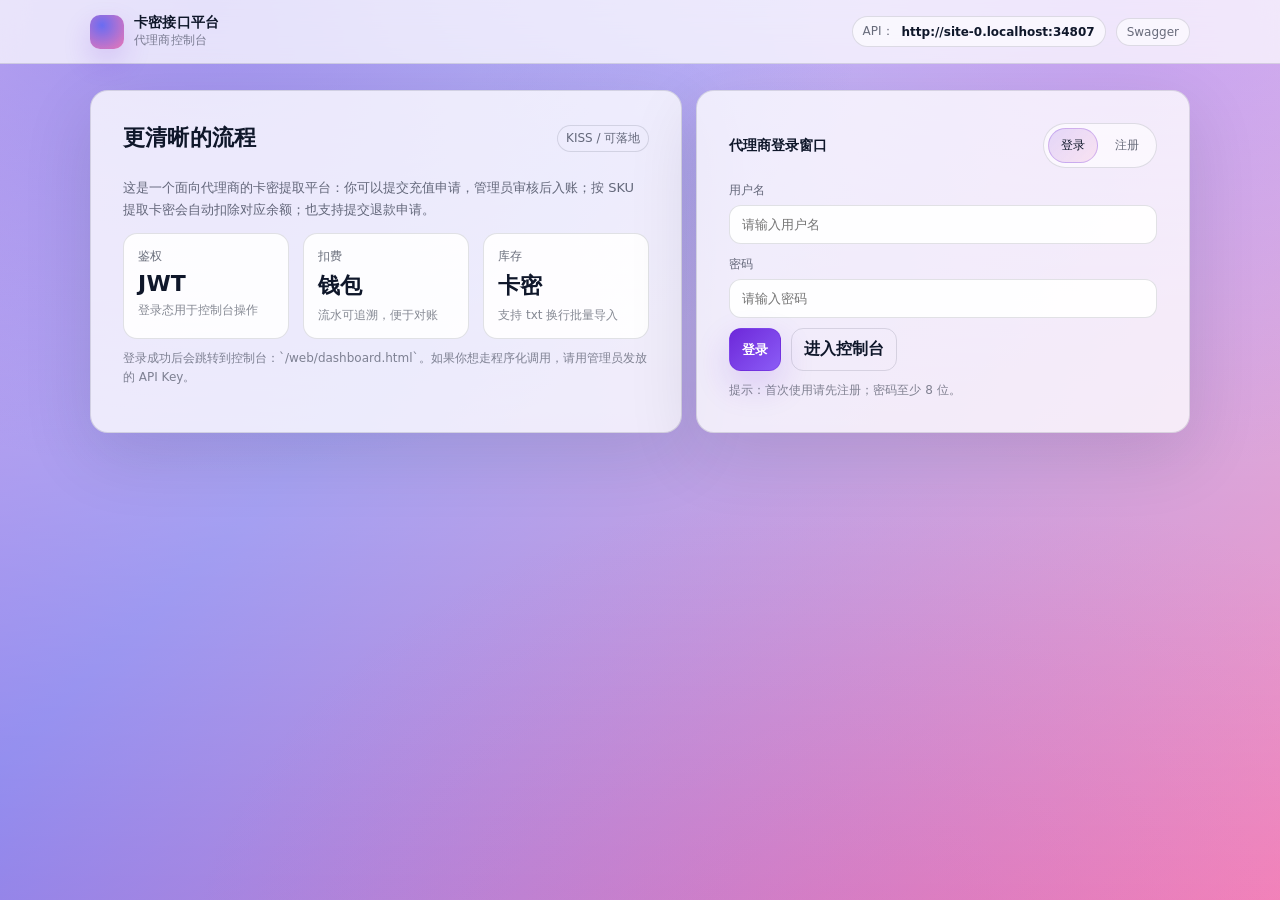
==== web/index.html @ baf1a15b "first commit" ====
<!doctype html>
<html lang="zh-CN">
  <head>
    <meta charset="utf-8" />
    <meta name="viewport" content="width=device-width, initial-scale=1" />
    <title>代理商登录窗口</title>
    <link rel="stylesheet" href="/web/assets/styles.css" />
  </head>
  <body>
    <div class="topbar">
      <div class="container">
        <div class="brand">
          <div class="logo" aria-hidden="true"></div>
          <div>
            <h1>卡密接口平台</h1>
            <div class="muted-2" style="font-size: 12px">代理商控制台</div>
          </div>
        </div>
        <div class="row">
          <span class="pill">API：<strong id="baseUrl"></strong></span>
          <a class="pill" href="/docs" target="_blank" rel="noreferrer">Swagger</a>
        </div>
      </div>
    </div>

    <main class="hero">
      <div class="container">
        <div class="wrap">
          <section class="card left">
            <div class="hd">
              <h2>更清晰的流程</h2>
              <span class="badge">KISS / 可落地</span>
            </div>
            <div class="bd">
              <p>
                这是一个面向代理商的卡密提取平台：你可以提交充值申请，管理员审核后入账；按 SKU
                提取卡密会自动扣除对应余额；也支持提交退款申请。
              </p>
              <div class="grid cols-3" style="margin-top: 12px">
                <div class="card inner">
                  <div class="bd stat">
                    <div class="k">鉴权</div>
                    <div class="v">JWT</div>
                    <div class="muted-2" style="font-size: 12px">登录态用于控制台操作</div>
                  </div>
                </div>
                <div class="card inner">
                  <div class="bd stat">
                    <div class="k">扣费</div>
                    <div class="v">钱包</div>
                    <div class="muted-2" style="font-size: 12px">流水可追溯，便于对账</div>
                  </div>
                </div>
                <div class="card inner">
                  <div class="bd stat">
                    <div class="k">库存</div>
                    <div class="v">卡密</div>
                    <div class="muted-2" style="font-size: 12px">支持 txt 换行批量导入</div>
                  </div>
                </div>
              </div>

              <div class="hint">
                登录成功后会跳转到控制台：`/web/dashboard.html`。如果你想走程序化调用，请用管理员发放的 API Key。
              </div>
            </div>
          </section>

          <section class="card right">
            <div class="hd">
              <h2>代理商登录窗口</h2>
              <div class="tabs" role="tablist" aria-label="登录注册切换">
                <button class="tab active" type="button" role="tab" data-tab="login">登录</button>
                <button class="tab" type="button" role="tab" data-tab="register">注册</button>
              </div>
            </div>
            <div class="bd">
              <div id="panel-login">
                <div class="grid" style="gap: 12px">
                  <div class="field">
                    <label>用户名</label>
                    <input class="input" id="loginUsername" placeholder="请输入用户名" autocomplete="username" />
                  </div>
                  <div class="field">
                    <label>密码</label>
                    <input
                      class="input"
                      id="loginPassword"
                      type="password"
                      placeholder="请输入密码"
                      autocomplete="current-password"
                    />
                  </div>
                </div>
                <div class="form-actions">
                  <button class="btn primary" id="loginBtn" type="button">登录</button>
                  <a class="btn ghost" href="/web/dashboard.html" title="已登录可直达">进入控制台</a>
                </div>
                <div class="hint">提示：首次使用请先注册；密码至少 8 位。</div>
              </div>

              <div id="panel-register" class="hidden">
                <div class="grid" style="gap: 12px">
                  <div class="field">
                    <label>用户名</label>
                    <input class="input" id="regUsername" placeholder="3-64 位" autocomplete="username" />
                  </div>
                  <div class="field">
                    <label>密码</label>
                    <input class="input" id="regPassword" type="password" placeholder="至少 8 位" autocomplete="new-password" />
                  </div>
                </div>
                <div class="form-actions">
                  <button class="btn primary" id="registerBtn" type="button">注册</button>
                  <button class="btn" id="switchToLoginBtn" type="button">已有账号</button>
                </div>
                <div class="hint">注册成功后会自动登录并跳转到控制台。</div>
              </div>
            </div>
          </section>
        </div>
      </div>
    </main>

    <div id="toast-root" class="toast-root"></div>
    <script src="/web/assets/shared.js"></script>
    <script src="/web/assets/login.js"></script>
    <script>
      document.getElementById("baseUrl").textContent = location.origin;
    </script>
  </body>
</html>
---- web/assets/styles.css ----
:root {
  color-scheme: light;
  --bg0: #f8f9ff;
  --bg1: #f1f4ff;
  --panel: rgba(255, 255, 255, 0.78);
  --panel-2: rgba(255, 255, 255, 0.9);
  --surface: rgba(255, 255, 255, 0.62);
  --surface-2: rgba(255, 255, 255, 0.78);
  --border: rgba(15, 23, 42, 0.12);
  --text: #0f172a;
  --muted: rgba(15, 23, 42, 0.62);
  --muted-2: rgba(15, 23, 42, 0.5);
  --primary: #6d28d9;
  --primary-2: #8b5cf6;
  --primary-contrast: #ffffff;
  --danger: #ef4444;
  --success: #16a34a;
  --warning: #f59e0b;
  --focus: rgba(109, 40, 217, 0.45);
  --shadow: 0 22px 70px rgba(15, 23, 42, 0.12);
  --shadow-2: 0 12px 30px rgba(15, 23, 42, 0.12);
  --radius: 18px;
  --radius-sm: 14px;
  --radius-xs: 12px;
  --topbar-bg: rgba(255, 255, 255, 0.72);
  --input-bg: rgba(255, 255, 255, 0.92);
  --code-bg: rgba(248, 250, 252, 0.92);
  --toast-bg: rgba(255, 255, 255, 0.92);
  --font: ui-sans-serif, system-ui, -apple-system, Segoe UI, Roboto, Helvetica, Arial, "PingFang SC",
    "Hiragino Sans GB", "Microsoft YaHei", "Noto Sans CJK SC", sans-serif;
  --mono: ui-monospace, SFMono-Regular, Menlo, Monaco, Consolas, "Liberation Mono", "Courier New", monospace;

  /* 供应商品牌色 */
  --codex-color: #8b5cf6;
  --codex-bg: linear-gradient(135deg, #8b5cf6 0%, #a78bfa 100%);
  --gemini-color: #3b82f6;
  --gemini-bg: linear-gradient(135deg, #3b82f6 0%, #60a5fa 100%);
  --claude-color: #f97316;
  --claude-bg: linear-gradient(135deg, #f97316 0%, #fb923c 100%);
}

html[data-theme="dark"] {
  color-scheme: dark;
  --bg0: #070a12;
  --bg1: #0a1022;
  --panel: rgba(255, 255, 255, 0.06);
  --panel-2: rgba(255, 255, 255, 0.08);
  --surface: rgba(255, 255, 255, 0.04);
  --surface-2: rgba(255, 255, 255, 0.06);
  --border: rgba(148, 163, 184, 0.18);
  --text: #e5e7eb;
  --muted: rgba(226, 232, 240, 0.72);
  --muted-2: rgba(226, 232, 240, 0.56);
  --primary: #38bdf8;
  --primary-2: #7dd3fc;
  --primary-contrast: #081018;
  --danger: #fb7185;
  --success: #22c55e;
  --warning: #fbbf24;
  --focus: rgba(56, 189, 248, 0.55);
  --shadow: 0 16px 50px rgba(0, 0, 0, 0.45);
  --shadow-2: 0 10px 30px rgba(0, 0, 0, 0.35);
  --topbar-bg: rgba(7, 10, 18, 0.55);
  --input-bg: rgba(7, 10, 18, 0.35);
  --code-bg: rgba(7, 10, 18, 0.35);
  --toast-bg: rgba(7, 10, 18, 0.82);
}

* {
  box-sizing: border-box;
}

html,
body {
  height: 100%;
}

body {
  margin: 0;
  font-family: var(--font);
  color: var(--text);
  background: radial-gradient(1200px 860px at 16% 0%, rgba(79, 70, 229, 0.34) 0%, rgba(255, 255, 255, 0) 55%),
    radial-gradient(1200px 860px at 88% 0%, rgba(168, 85, 247, 0.28) 0%, rgba(255, 255, 255, 0) 55%),
    radial-gradient(1200px 860px at 70% 110%, rgba(236, 72, 153, 0.18) 0%, rgba(255, 255, 255, 0) 60%),
    linear-gradient(180deg, rgba(255, 255, 255, 0.68) 0%, rgba(255, 255, 255, 0.34) 100%),
    linear-gradient(135deg, #6d28d9 0%, #4f46e5 35%, #ec4899 100%);
}

html[data-theme="dark"] body {
  background: radial-gradient(1100px 700px at 16% -10%, rgba(56, 189, 248, 0.28) 0%, rgba(7, 10, 18, 0) 55%),
    radial-gradient(1000px 700px at 84% 0%, rgba(251, 113, 133, 0.18) 0%, rgba(7, 10, 18, 0) 55%),
    linear-gradient(180deg, var(--bg1) 0%, var(--bg0) 100%);
}

a {
  color: inherit;
  text-decoration: none;
}

.container {
  width: min(1100px, calc(100% - 32px));
  margin: 0 auto;
}

.topbar {
  position: sticky;
  top: 0;
  z-index: 10;
  backdrop-filter: blur(14px);
  background: var(--topbar-bg);
  border-bottom: 1px solid var(--border);
}

.topbar .container {
  display: flex;
  align-items: center;
  justify-content: space-between;
  padding: 14px 0;
  gap: 12px;
}

.brand {
  display: flex;
  align-items: center;
  gap: 10px;
  letter-spacing: 0.2px;
}

.brand .logo {
  width: 34px;
  height: 34px;
  border-radius: 10px;
  background: radial-gradient(circle at 35% 30%, rgba(99, 102, 241, 0.95), rgba(236, 72, 153, 0.7));
  box-shadow: 0 12px 28px rgba(109, 40, 217, 0.18);
}

.brand h1 {
  font-size: 14px;
  margin: 0;
}

.pill {
  display: inline-flex;
  align-items: center;
  gap: 8px;
  padding: 6px 10px;
  border-radius: 999px;
  border: 1px solid var(--border);
  background: var(--surface);
  color: var(--muted);
  font-size: 12px;
}

.pill strong {
  color: var(--text);
  font-weight: 700;
}

.btn {
  display: inline-flex;
  align-items: center;
  justify-content: center;
  gap: 8px;
  padding: 10px 12px;
  border: 1px solid var(--border);
  border-radius: 12px;
  background: var(--surface);
  color: var(--text);
  cursor: pointer;
  font-weight: 650;
  transition: transform 0.04s ease, border-color 0.15s ease, background 0.15s ease;
  user-select: none;
}

.btn:hover {
  border-color: var(--focus);
  background: var(--surface-2);
}

.btn:active {
  transform: translateY(1px);
}

.btn.primary {
  border-color: rgba(109, 40, 217, 0.28);
  background: linear-gradient(135deg, var(--primary) 0%, var(--primary-2) 100%);
  color: var(--primary-contrast);
  box-shadow: 0 14px 34px rgba(109, 40, 217, 0.18);
}

.btn.primary:hover {
  border-color: rgba(109, 40, 217, 0.4);
  box-shadow: 0 18px 46px rgba(109, 40, 217, 0.22);
}

.btn.danger {
  border-color: rgba(239, 68, 68, 0.32);
  background: linear-gradient(135deg, rgba(239, 68, 68, 0.94) 0%, rgba(251, 113, 133, 0.88) 100%);
  color: #ffffff;
}

.btn.danger:hover {
  border-color: rgba(239, 68, 68, 0.46);
}

.btn.ghost {
  background: transparent;
}

.btn.small {
  padding: 7px 10px;
  border-radius: 10px;
  font-size: 12px;
}

.btn.large {
  padding: 14px 20px;
  font-size: 14px;
}

.card {
  background: var(--panel);
  border: 1px solid var(--border);
  border-radius: var(--radius);
  box-shadow: var(--shadow);
}

.card.inner {
  box-shadow: none;
  border-radius: 14px;
  background: var(--panel-2);
}

.card .hd {
  padding: 14px 14px 0;
  display: flex;
  align-items: center;
  justify-content: space-between;
  gap: 12px;
}

.card .hd h2 {
  font-size: 14px;
  margin: 0;
}

.card .bd {
  padding: 14px;
}

.muted {
  color: var(--muted);
}

.muted-2 {
  color: var(--muted-2);
}

.grid {
  display: grid;
  gap: 14px;
}

.grid.cols-2 {
  grid-template-columns: 1fr;
}

.grid.cols-3 {
  grid-template-columns: 1fr;
}

.grid.cols-4 {
  grid-template-columns: 1fr;
}

@media (min-width: 640px) {
  .grid.cols-4 {
    grid-template-columns: repeat(2, 1fr);
  }
}

@media (min-width: 960px) {
  .grid.cols-2 {
    grid-template-columns: 1fr 1fr;
  }
  .grid.cols-3 {
    grid-template-columns: 1fr 1fr 1fr;
  }
  .grid.cols-4 {
    grid-template-columns: repeat(4, 1fr);
  }
}

.field {
  display: grid;
  gap: 6px;
}

.field label {
  font-size: 12px;
  color: var(--muted);
}

.input,
select,
textarea {
  width: 100%;
  padding: 11px 12px;
  border-radius: 12px;
  border: 1px solid var(--border);
  background: var(--input-bg);
  color: var(--text);
  outline: none;
  transition: border-color 0.15s ease;
}

.input:focus,
select:focus,
textarea:focus {
  border-color: var(--focus);
}

textarea {
  min-height: 92px;
  resize: vertical;
}

.tabs {
  display: inline-flex;
  border: 1px solid var(--border);
  border-radius: 999px;
  padding: 4px;
  gap: 4px;
  background: var(--surface);
}

.tab {
  padding: 8px 12px;
  border-radius: 999px;
  cursor: pointer;
  font-size: 12px;
  color: var(--muted);
  border: 1px solid transparent;
  background: transparent;
}

.tab.active {
  color: var(--text);
  border-color: rgba(109, 40, 217, 0.26);
  background: linear-gradient(135deg, rgba(109, 40, 217, 0.16) 0%, rgba(236, 72, 153, 0.12) 100%);
}

.split {
  display: grid;
  grid-template-columns: 1fr;
  gap: 14px;
}

@media (min-width: 960px) {
  .split {
    grid-template-columns: 300px 1fr;
  }
}

.sidebar {
  padding: 14px;
}

.nav {
  display: grid;
  gap: 8px;
  margin-top: 12px;
}

.nav button {
  width: 100%;
  justify-content: flex-start;
  gap: 10px;
  background: var(--surface);
}

.nav button.active {
  border-color: rgba(109, 40, 217, 0.3);
  background: linear-gradient(135deg, rgba(109, 40, 217, 0.12) 0%, rgba(236, 72, 153, 0.1) 100%);
}

.nav svg {
  width: 16px;
  height: 16px;
  opacity: 0.85;
}

.content {
  padding: 0;
}

.content .stack {
  display: grid;
  gap: 14px;
}

.stat {
  display: grid;
  gap: 6px;
}

.stat .k {
  font-size: 12px;
  color: var(--muted);
}

.stat .v {
  font-size: 22px;
  font-weight: 800;
  letter-spacing: 0.2px;
}

.pre {
  background: var(--code-bg);
  border: 1px solid var(--border);
  border-radius: 12px;
  padding: 12px;
  font-family: var(--mono);
  font-size: 12px;
  line-height: 1.5;
  white-space: pre-wrap;
  overflow-wrap: anywhere;
}

.table {
  width: 100%;
  border-collapse: collapse;
  font-size: 12px;
}

.table th,
.table td {
  border-bottom: 1px solid var(--border);
  padding: 10px 8px;
  vertical-align: top;
}

.table th {
  text-align: left;
  color: var(--muted);
  font-weight: 700;
}

.badge {
  display: inline-flex;
  align-items: center;
  padding: 4px 8px;
  border-radius: 999px;
  border: 1px solid var(--border);
  font-size: 12px;
  color: var(--muted);
  background: rgba(255, 255, 255, 0.04);
}

.badge.success {
  border-color: rgba(34, 197, 94, 0.5);
  background: rgba(34, 197, 94, 0.12);
  color: rgba(187, 247, 208, 0.92);
}

.badge.danger {
  border-color: rgba(251, 113, 133, 0.55);
  background: rgba(251, 113, 133, 0.12);
  color: rgba(254, 202, 202, 0.92);
}

.badge.warn {
  border-color: rgba(251, 191, 36, 0.55);
  background: rgba(251, 191, 36, 0.12);
  color: rgba(254, 243, 199, 0.92);
}

.row {
  display: flex;
  flex-wrap: wrap;
  gap: 10px;
  align-items: center;
}

.row.end {
  justify-content: flex-end;
}

.hidden {
  display: none !important;
}

.toast-root {
  position: fixed;
  inset: auto 16px 16px auto;
  display: grid;
  gap: 10px;
  z-index: 999;
}

.toast {
  width: min(420px, calc(100vw - 32px));
  border-radius: 14px;
  border: 1px solid var(--border);
  background: var(--toast-bg);
  backdrop-filter: blur(16px);
  box-shadow: var(--shadow);
  padding: 12px 12px;
  display: grid;
  gap: 6px;
}

.toast .title {
  font-weight: 800;
  font-size: 12px;
}

.toast .msg {
  font-size: 12px;
  color: var(--muted);
  white-space: pre-wrap;
}

.toast.info .title {
  color: rgba(109, 40, 217, 0.9);
}

.toast.success .title {
  color: rgba(22, 163, 74, 0.95);
}

.toast.error .title {
  color: rgba(239, 68, 68, 0.95);
}

.hero {
  padding: 26px 0 30px;
}

.hero .wrap {
  display: grid;
  grid-template-columns: 1fr;
  gap: 14px;
  align-items: stretch;
}

@media (min-width: 960px) {
  .hero .wrap {
    grid-template-columns: 1.2fr 1fr;
  }
}

.hero .left {
  padding: 18px;
}

.hero .left h2 {
  margin: 0;
  font-size: 22px;
  letter-spacing: 0.2px;
}

.hero .left p {
  margin: 10px 0 0;
  color: var(--muted);
  line-height: 1.7;
  font-size: 13px;
}

.hero .right {
  padding: 18px;
}

.form-actions {
  display: flex;
  gap: 10px;
  flex-wrap: wrap;
  margin-top: 10px;
}

.hint {
  font-size: 12px;
  color: var(--muted-2);
  line-height: 1.6;
  margin-top: 10px;
}

/* ========== 新增样式 ========== */

/* 主题切换按钮 */
.theme-toggle {
  background: var(--surface);
  border: 1px solid var(--border);
  border-radius: 10px;
  padding: 8px;
  cursor: pointer;
  display: flex;
  align-items: center;
  justify-content: center;
}

.theme-toggle:hover {
  background: var(--surface-2);
}

/* 产品卡片 */
.product-card {
  background: var(--panel-2);
  border: 1px solid var(--border);
  border-radius: var(--radius-sm);
  padding: 18px;
  transition: transform 0.2s ease, box-shadow 0.2s ease;
  cursor: pointer;
  position: relative;
  overflow: hidden;
}

.product-card:hover {
  transform: translateY(-4px);
  box-shadow: 0 20px 40px rgba(0, 0, 0, 0.1);
}

.product-card::before {
  content: "";
  position: absolute;
  top: 0;
  left: 0;
  right: 0;
  height: 4px;
  background: var(--card-color, var(--primary));
}

.product-card.codex {
  --card-color: var(--codex-color);
}

.product-card.gemini {
  --card-color: var(--gemini-color);
}

.product-card.claude {
  --card-color: var(--claude-color);
}

.product-card .badge-sku {
  position: absolute;
  top: 12px;
  right: 12px;
  font-size: 10px;
  padding: 3px 8px;
}

.product-card .provider-name {
  font-size: 11px;
  text-transform: uppercase;
  letter-spacing: 1px;
  font-weight: 700;
  margin-bottom: 8px;
  color: var(--card-color, var(--primary));
}

.product-card .product-name {
  font-size: 16px;
  font-weight: 700;
  margin-bottom: 8px;
}

.product-card .product-spec {
  font-size: 13px;
  color: var(--muted);
  margin-bottom: 12px;
}

.product-card .product-price {
  font-size: 20px;
  font-weight: 800;
  color: var(--text);
  margin-bottom: 12px;
}

.product-card .product-price small {
  font-size: 12px;
  font-weight: 500;
  color: var(--muted);
}

.product-card .stock-info {
  font-size: 11px;
  color: var(--muted-2);
}

.product-card .stock-low {
  color: var(--danger);
  font-weight: 600;
}

/* 供应商分类标签 */
.provider-tabs {
  display: flex;
  gap: 10px;
  margin-bottom: 20px;
  flex-wrap: wrap;
}

.provider-tab {
  padding: 10px 20px;
  border-radius: 999px;
  border: 1px solid var(--border);
  background: var(--surface);
  color: var(--muted);
  cursor: pointer;
  font-weight: 600;
  transition: all 0.2s ease;
}

.provider-tab:hover {
  background: var(--surface-2);
}

.provider-tab.active {
  color: #fff;
  border-color: transparent;
}

.provider-tab.codex.active {
  background: var(--codex-bg);
}

.provider-tab.gemini.active {
  background: var(--gemini-bg);
}

.provider-tab.claude.active {
  background: var(--claude-bg);
}

/* 金额选择按钮 */
.amount-options {
  display: flex;
  gap: 10px;
  flex-wrap: wrap;
}

.amount-option {
  padding: 12px 20px;
  border: 1px solid var(--border);
  border-radius: 12px;
  background: var(--surface);
  color: var(--text);
  cursor: pointer;
  font-weight: 600;
  transition: all 0.2s ease;
}

.amount-option:hover {
  background: var(--surface-2);
}

.amount-option.active {
  border-color: var(--primary);
  background: linear-gradient(135deg, rgba(109, 40, 217, 0.12) 0%, rgba(139, 92, 246, 0.1) 100%);
  color: var(--primary);
}

/* 支付方式卡片 */
.payment-card {
  border: 1px solid var(--border);
  border-radius: var(--radius-sm);
  padding: 16px;
  background: var(--surface);
  cursor: pointer;
  transition: all 0.2s ease;
}

.payment-card:hover {
  background: var(--surface-2);
}

.payment-card.selected {
  border-color: var(--primary);
  background: linear-gradient(135deg, rgba(109, 40, 217, 0.08) 0%, rgba(139, 92, 246, 0.06) 100%);
}

.payment-card .icon {
  width: 32px;
  height: 32px;
  margin-bottom: 10px;
}

.payment-card .name {
  font-weight: 600;
  margin-bottom: 8px;
}

.payment-card .account-info {
  font-size: 12px;
  color: var(--muted);
  line-height: 1.6;
}

/* 状态步骤条 */
.step-indicator {
  display: flex;
  align-items: center;
  justify-content: center;
  gap: 8px;
  margin-bottom: 20px;
}

.step {
  width: 32px;
  height: 32px;
  border-radius: 50%;
  display: flex;
  align-items: center;
  justify-content: center;
  font-size: 12px;
  font-weight: 600;
  background: var(--surface);
  color: var(--muted);
  border: 1px solid var(--border);
}

.step.active {
  background: var(--primary);
  color: #fff;
  border-color: var(--primary);
}

.step.completed {
  background: var(--success);
  color: #fff;
  border-color: var(--success);
}

.step-line {
  width: 40px;
  height: 2px;
  background: var(--border);
}

.step-line.completed {
  background: var(--success);
}

/* 统计卡片 */
.stat-card {
  background: var(--panel-2);
  border: 1px solid var(--border);
  border-radius: var(--radius-sm);
  padding: 16px;
}

.stat-card .label {
  font-size: 12px;
  color: var(--muted);
  margin-bottom: 8px;
}

.stat-card .value {
  font-size: 24px;
  font-weight: 800;
}

.stat-card .change {
  font-size: 11px;
  margin-top: 4px;
}

.stat-card .change.positive {
  color: var(--success);
}

.stat-card .change.negative {
  color: var(--danger);
}

/* Loading 状态 */
.loading {
  position: relative;
  pointer-events: none;
  opacity: 0.6;
}

.loading::after {
  content: "";
  position: absolute;
  top: 50%;
  left: 50%;
  width: 20px;
  height: 20px;
  margin: -10px 0 0 -10px;
  border: 2px solid var(--border);
  border-top-color: var(--primary);
  border-radius: 50%;
  animation: spin 0.8s linear infinite;
}

@keyframes spin {
  to {
    transform: rotate(360deg);
  }
}

/* 确认弹窗 */
.modal-overlay {
  position: fixed;
  inset: 0;
  background: rgba(0, 0, 0, 0.5);
  display: flex;
  align-items: center;
  justify-content: center;
  z-index: 1000;
  backdrop-filter: blur(4px);
}

.modal {
  background: var(--panel);
  border: 1px solid var(--border);
  border-radius: var(--radius);
  box-shadow: var(--shadow);
  max-width: 420px;
  width: calc(100% - 32px);
  padding: 20px;
}

.modal .title {
  font-size: 16px;
  font-weight: 700;
  margin-bottom: 12px;
}

.modal .content {
  font-size: 13px;
  color: var(--muted);
  margin-bottom: 20px;
  line-height: 1.6;
}

.modal .actions {
  display: flex;
  gap: 10px;
  justify-content: flex-end;
}

/* 空状态 */
.empty-state {
  text-align: center;
  padding: 40px 20px;
  color: var(--muted);
}

.empty-state .icon {
  font-size: 48px;
  margin-bottom: 16px;
  opacity: 0.5;
}

.empty-state .text {
  font-size: 14px;
}

/* 快捷导航卡片 */
.nav-card {
  background: var(--panel-2);
  border: 1px solid var(--border);
  border-radius: var(--radius-sm);
  padding: 20px;
  cursor: pointer;
  transition: all 0.2s ease;
  text-align: center;
}

.nav-card:hover {
  transform: translateY(-4px);
  box-shadow: 0 12px 24px rgba(0, 0, 0, 0.08);
}

.nav-card .icon {
  width: 48px;
  height: 48px;
  margin: 0 auto 12px;
  display: flex;
  align-items: center;
  justify-content: center;
  border-radius: 12px;
  background: var(--surface);
}

.nav-card .title {
  font-weight: 600;
  margin-bottom: 4px;
}

.nav-card .desc {
  font-size: 12px;
  color: var(--muted);
}

/* 价格高亮 */
.price-highlight {
  font-size: 28px;
  font-weight: 800;
  background: linear-gradient(135deg, var(--primary) 0%, var(--primary-2) 100%);
  -webkit-background-clip: text;
  -webkit-text-fill-color: transparent;
  background-clip: text;
}

/* 浮动标签 */
.floating-label {
  position: relative;
}

.floating-label label {
  position: absolute;
  top: 11px;
  left: 12px;
  color: var(--muted);
  pointer-events: none;
  transition: all 0.2s ease;
}

.floating-label input:focus + label,
.floating-label input:not(:placeholder-shown) + label {
  top: -8px;
  left: 8px;
  font-size: 10px;
  background: var(--panel-2);
  padding: 0 4px;
}
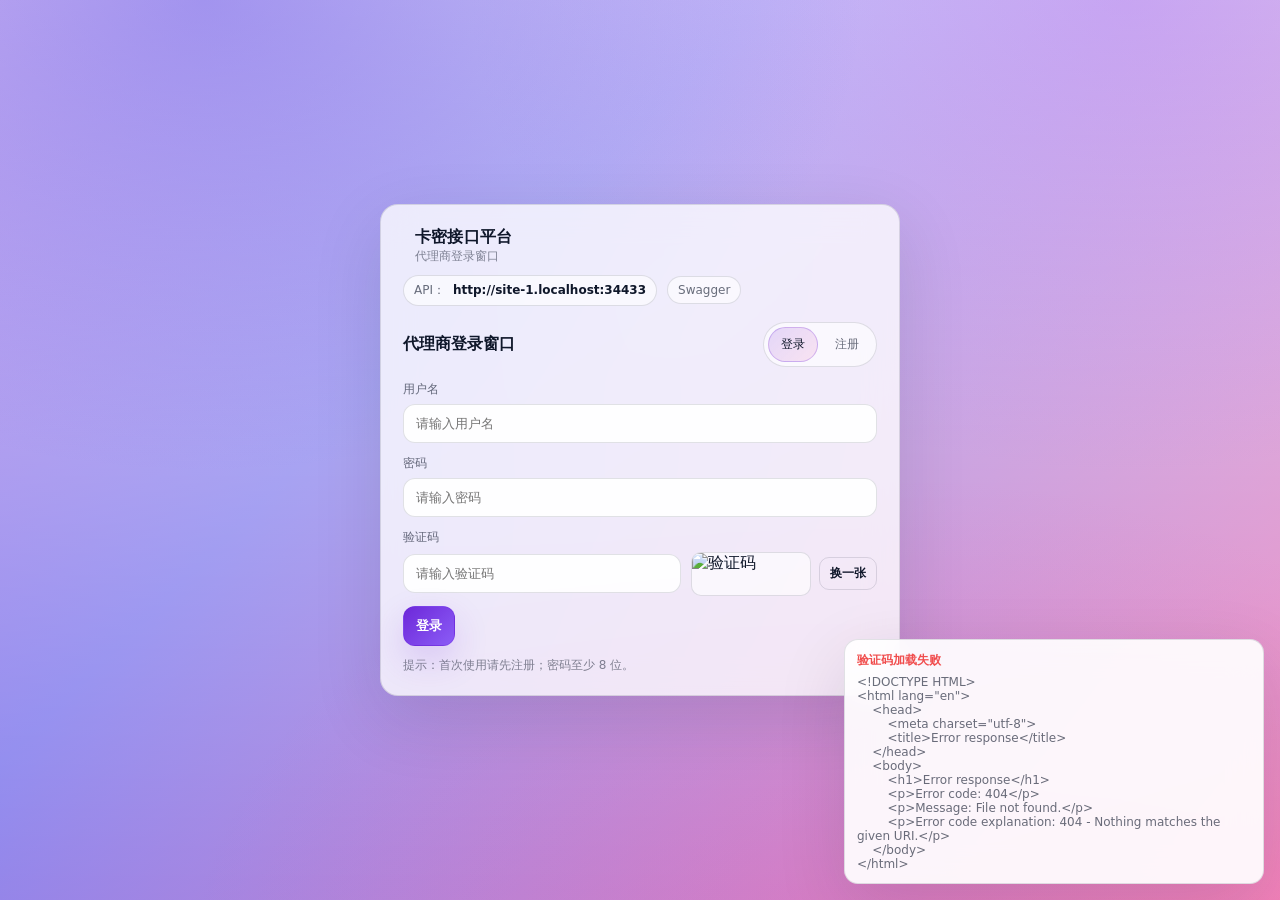
==== commit 5118e3d6: "增加公告，登录页单列一页" ====
--- a/web/index.html
+++ b/web/index.html
@@ -7,119 +7,92 @@
     <link rel="stylesheet" href="/web/assets/styles.css" />
   </head>
   <body>
-    <div class="topbar">
-      <div class="container">
-        <div class="brand">
+    <main class="auth-page">
+      <section class="card auth-card">
+        <div class="auth-head">
           <div class="logo" aria-hidden="true"></div>
           <div>
             <h1>卡密接口平台</h1>
-            <div class="muted-2" style="font-size: 12px">代理商控制台</div>
+            <div class="muted-2" style="font-size: 12px">代理商登录窗口</div>
           </div>
         </div>
-        <div class="row">
+
+        <div class="auth-meta row">
           <span class="pill">API：<strong id="baseUrl"></strong></span>
           <a class="pill" href="/docs" target="_blank" rel="noreferrer">Swagger</a>
         </div>
-      </div>
-    </div>
 
-    <main class="hero">
-      <div class="container">
-        <div class="wrap">
-          <section class="card left">
-            <div class="hd">
-              <h2>更清晰的流程</h2>
-              <span class="badge">KISS / 可落地</span>
-            </div>
-            <div class="bd">
-              <p>
-                这是一个面向代理商的卡密提取平台：你可以提交充值申请，管理员审核后入账；按 SKU
-                提取卡密会自动扣除对应余额；也支持提交退款申请。
-              </p>
-              <div class="grid cols-3" style="margin-top: 12px">
-                <div class="card inner">
-                  <div class="bd stat">
-                    <div class="k">鉴权</div>
-                    <div class="v">JWT</div>
-                    <div class="muted-2" style="font-size: 12px">登录态用于控制台操作</div>
-                  </div>
-                </div>
-                <div class="card inner">
-                  <div class="bd stat">
-                    <div class="k">扣费</div>
-                    <div class="v">钱包</div>
-                    <div class="muted-2" style="font-size: 12px">流水可追溯，便于对账</div>
-                  </div>
-                </div>
-                <div class="card inner">
-                  <div class="bd stat">
-                    <div class="k">库存</div>
-                    <div class="v">卡密</div>
-                    <div class="muted-2" style="font-size: 12px">支持 txt 换行批量导入</div>
+        <div class="auth-title">
+          <h2>代理商登录窗口</h2>
+          <div class="tabs" role="tablist" aria-label="登录注册切换">
+            <button class="tab active" type="button" role="tab" data-tab="login">登录</button>
+            <button class="tab" type="button" role="tab" data-tab="register">注册</button>
+          </div>
+        </div>
+
+        <div class="auth-body">
+          <div id="panel-login">
+            <div class="grid" style="gap: 12px">
+              <div class="field">
+                <label>用户名</label>
+                <input class="input" id="loginUsername" placeholder="请输入用户名" autocomplete="username" />
+              </div>
+              <div class="field">
+                <label>密码</label>
+                <input
+                  class="input"
+                  id="loginPassword"
+                  type="password"
+                  placeholder="请输入密码"
+                  autocomplete="current-password"
+                />
+              </div>
+              <div class="field captcha-field">
+                <label>验证码</label>
+                <div class="captcha-row">
+                  <input class="input" id="loginCaptcha" placeholder="请输入验证码" autocomplete="off" />
+                  <div class="captcha-box">
+                    <img class="captcha-image" data-captcha-image alt="验证码" />
+                    <button class="btn ghost small" data-captcha-refresh type="button">换一张</button>
                   </div>
                 </div>
               </div>
+            </div>
+            <div class="form-actions">
+              <button class="btn primary" id="loginBtn" type="button">登录</button>
+            </div>
+            <div class="hint">提示：首次使用请先注册；密码至少 8 位。</div>
+          </div>
 
-              <div class="hint">
-                登录成功后会跳转到控制台：`/web/dashboard.html`。如果你想走程序化调用，请用管理员发放的 API Key。
+          <div id="panel-register" class="hidden">
+            <div class="grid" style="gap: 12px">
+              <div class="field">
+                <label>用户名</label>
+                <input class="input" id="regUsername" placeholder="3-64 位" autocomplete="username" />
+              </div>
+              <div class="field">
+                <label>密码</label>
+                <input class="input" id="regPassword" type="password" placeholder="至少 8 位" autocomplete="new-password" />
+              </div>
+              <div class="field captcha-field">
+                <label>验证码</label>
+                <div class="captcha-row">
+                  <input class="input" id="regCaptcha" placeholder="请输入验证码" autocomplete="off" />
+                  <div class="captcha-box">
+                    <img class="captcha-image" data-captcha-image alt="验证码" />
+                    <button class="btn ghost small" data-captcha-refresh type="button">换一张</button>
+                  </div>
+                </div>
               </div>
             </div>
-          </section>
-
-          <section class="card right">
-            <div class="hd">
-              <h2>代理商登录窗口</h2>
-              <div class="tabs" role="tablist" aria-label="登录注册切换">
-                <button class="tab active" type="button" role="tab" data-tab="login">登录</button>
-                <button class="tab" type="button" role="tab" data-tab="register">注册</button>
-              </div>
+            <div class="form-actions">
+              <button class="btn primary" id="registerBtn" type="button">注册</button>
+              <button class="btn" id="switchToLoginBtn" type="button">已有账号</button>
             </div>
-            <div class="bd">
-              <div id="panel-login">
-                <div class="grid" style="gap: 12px">
-                  <div class="field">
-                    <label>用户名</label>
-                    <input class="input" id="loginUsername" placeholder="请输入用户名" autocomplete="username" />
-                  </div>
-                  <div class="field">
-                    <label>密码</label>
-                    <input
-                      class="input"
-                      id="loginPassword"
-                      type="password"
-                      placeholder="请输入密码"
-                      autocomplete="current-password"
-                    />
-                  </div>
-                </div>
-                <div class="form-actions">
-                  <button class="btn primary" id="loginBtn" type="button">登录</button>
-                  <a class="btn ghost" href="/web/dashboard.html" title="已登录可直达">进入控制台</a>
-                </div>
-                <div class="hint">提示：首次使用请先注册；密码至少 8 位。</div>
-              </div>
-
-              <div id="panel-register" class="hidden">
-                <div class="grid" style="gap: 12px">
-                  <div class="field">
-                    <label>用户名</label>
-                    <input class="input" id="regUsername" placeholder="3-64 位" autocomplete="username" />
-                  </div>
-                  <div class="field">
-                    <label>密码</label>
-                    <input class="input" id="regPassword" type="password" placeholder="至少 8 位" autocomplete="new-password" />
-                  </div>
-                </div>
-                <div class="form-actions">
-                  <button class="btn primary" id="registerBtn" type="button">注册</button>
-                  <button class="btn" id="switchToLoginBtn" type="button">已有账号</button>
-                </div>
-                <div class="hint">注册成功后会自动登录并跳转到控制台。</div>
-              </div>
-            </div>
-          </section>
+            <div class="hint">注册成功后会自动登录并跳转到控制台。</div>
+          </div>
         </div>
-      </div>
+      </section>
     </main>
 
     <div id="toast-root" class="toast-root"></div>
--- a/web/assets/styles.css
+++ b/web/assets/styles.css
@@ -571,6 +571,84 @@
   padding: 18px;
 }
 
+.auth-page {
+  min-height: 100vh;
+  display: flex;
+  align-items: center;
+  justify-content: center;
+  padding: 40px 16px;
+}
+
+.auth-card {
+  width: min(520px, 100%);
+  padding: 22px 22px 20px;
+  backdrop-filter: blur(16px);
+}
+
+.auth-head {
+  display: flex;
+  align-items: center;
+  gap: 12px;
+}
+
+.auth-head h1 {
+  margin: 0;
+  font-size: 16px;
+  letter-spacing: 0.2px;
+}
+
+.auth-meta {
+  margin-top: 10px;
+}
+
+.auth-title {
+  margin-top: 16px;
+  display: flex;
+  align-items: center;
+  justify-content: space-between;
+  gap: 12px;
+}
+
+.auth-title h2 {
+  margin: 0;
+  font-size: 16px;
+}
+
+.auth-body {
+  margin-top: 14px;
+}
+
+.captcha-row {
+  display: grid;
+  grid-template-columns: 1fr auto;
+  gap: 10px;
+  align-items: center;
+}
+
+.captcha-box {
+  display: inline-flex;
+  align-items: center;
+  gap: 8px;
+}
+
+.captcha-image {
+  width: 120px;
+  height: 44px;
+  border-radius: 10px;
+  border: 1px solid var(--border);
+  background: var(--surface);
+}
+
+@media (max-width: 520px) {
+  .auth-title {
+    flex-direction: column;
+    align-items: flex-start;
+  }
+  .captcha-row {
+    grid-template-columns: 1fr;
+  }
+}
+
 .form-actions {
   display: flex;
   gap: 10px;
@@ -912,6 +990,7 @@
   justify-content: center;
   z-index: 1000;
   backdrop-filter: blur(4px);
+  padding: 24px;
 }
 
 .modal {
@@ -919,9 +998,13 @@
   border: 1px solid var(--border);
   border-radius: var(--radius);
   box-shadow: var(--shadow);
-  max-width: 420px;
+  max-width: 520px;
   width: calc(100% - 32px);
   padding: 20px;
+  max-height: calc(100vh - 80px);
+  overflow: hidden;
+  display: flex;
+  flex-direction: column;
 }
 
 .modal .title {
@@ -933,14 +1016,110 @@
 .modal .content {
   font-size: 13px;
   color: var(--muted);
-  margin-bottom: 20px;
+  margin-bottom: 0;
   line-height: 1.6;
+  flex: 1;
+  overflow-y: auto;
+  padding-right: 4px;
 }
 
 .modal .actions {
   display: flex;
   gap: 10px;
   justify-content: flex-end;
+  margin-top: 16px;
+  flex: 0 0 auto;
+}
+
+.modal .pre {
+  max-height: 45vh;
+  overflow: auto;
+}
+
+.announcement-modal {
+  max-width: 900px;
+}
+
+.announcement-grid {
+  display: grid;
+  gap: 16px;
+  grid-template-columns: 1fr;
+}
+
+.announcement-pre {
+  min-height: 220px;
+}
+
+.markdown {
+  font-size: 13px;
+  color: var(--text);
+  line-height: 1.7;
+}
+
+.markdown h1,
+.markdown h2,
+.markdown h3 {
+  margin: 0 0 8px;
+  font-size: 16px;
+}
+
+.markdown h1 {
+  font-size: 18px;
+}
+
+.markdown p {
+  margin: 0 0 10px;
+}
+
+.markdown ul,
+.markdown ol {
+  margin: 0 0 10px 18px;
+  padding: 0;
+}
+
+.markdown li {
+  margin-bottom: 6px;
+}
+
+.markdown a {
+  color: var(--primary);
+  text-decoration: underline;
+}
+
+.markdown hr {
+  border: none;
+  border-top: 1px dashed var(--border);
+  margin: 12px 0;
+}
+
+.markdown code {
+  font-family: var(--mono);
+  background: var(--code-bg);
+  padding: 2px 6px;
+  border-radius: 6px;
+  border: 1px solid var(--border);
+}
+
+.announcement-qr {
+  display: grid;
+  gap: 10px;
+  align-content: start;
+}
+
+.announcement-qr img {
+  display: none;
+  width: 100%;
+  max-width: 260px;
+  border-radius: 12px;
+  border: 1px solid var(--border);
+  background: #fff;
+  padding: 6px;
+}
+
+@media (min-width: 960px) {
+  .announcement-grid {
+    grid-template-columns: 1.4fr 0.8fr;
+  }
 }
 
 /* 空状态 */
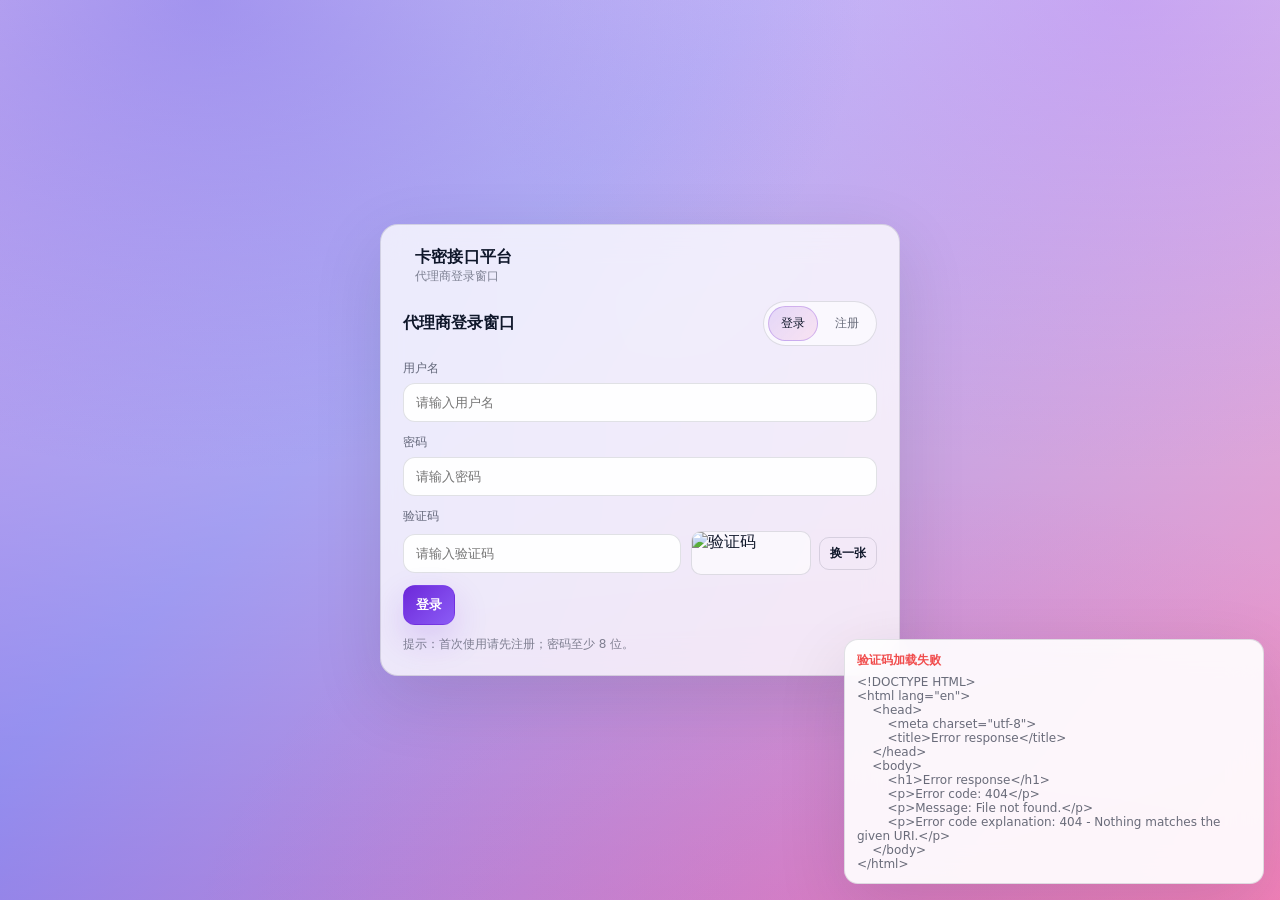
==== commit 5ae72fdc: "移除登录页面中的API信息和相关脚本，以简化界面" ====
--- a/web/index.html
+++ b/web/index.html
@@ -15,11 +15,6 @@
             <h1>卡密接口平台</h1>
             <div class="muted-2" style="font-size: 12px">代理商登录窗口</div>
           </div>
-        </div>
-
-        <div class="auth-meta row">
-          <span class="pill">API：<strong id="baseUrl"></strong></span>
-          <a class="pill" href="/docs" target="_blank" rel="noreferrer">Swagger</a>
         </div>
 
         <div class="auth-title">
@@ -98,8 +93,5 @@
     <div id="toast-root" class="toast-root"></div>
     <script src="/web/assets/shared.js"></script>
     <script src="/web/assets/login.js"></script>
-    <script>
-      document.getElementById("baseUrl").textContent = location.origin;
-    </script>
   </body>
 </html>
--- a/web/assets/styles.css
+++ b/web/assets/styles.css
@@ -379,6 +379,53 @@
   background: var(--surface);
 }
 
+.btn.referral-btn {
+  border-color: rgba(34, 197, 94, 0.35);
+  background: linear-gradient(135deg, rgba(34, 197, 94, 0.18) 0%, rgba(16, 185, 129, 0.12) 100%);
+  color: var(--text);
+  font-weight: 700;
+  box-shadow: 0 10px 24px rgba(34, 197, 94, 0.12);
+}
+
+.btn.referral-btn:hover {
+  border-color: rgba(34, 197, 94, 0.55);
+  background: linear-gradient(135deg, rgba(34, 197, 94, 0.22) 0%, rgba(16, 185, 129, 0.16) 100%);
+}
+
+.btn.agent-btn {
+  border-color: rgba(234, 179, 8, 0.4);
+  background: linear-gradient(135deg, rgba(234, 179, 8, 0.18) 0%, rgba(250, 204, 21, 0.12) 100%);
+  color: var(--text);
+  font-weight: 700;
+  box-shadow: 0 10px 24px rgba(234, 179, 8, 0.12);
+}
+
+.btn.agent-btn:hover {
+  border-color: rgba(234, 179, 8, 0.6);
+  background: linear-gradient(135deg, rgba(234, 179, 8, 0.24) 0%, rgba(250, 204, 21, 0.16) 100%);
+}
+
+.referral-intro {
+  margin-bottom: 14px;
+}
+
+.referral-rules {
+  margin: 0 0 0 18px;
+  padding: 0;
+  color: var(--muted);
+  font-size: 12px;
+  line-height: 1.7;
+}
+
+.referral-rules li {
+  margin-bottom: 6px;
+}
+
+.referral-highlight {
+  color: var(--danger);
+  font-weight: 800;
+}
+
 .nav button.active {
   border-color: rgba(109, 40, 217, 0.3);
   background: linear-gradient(135deg, rgba(109, 40, 217, 0.12) 0%, rgba(236, 72, 153, 0.1) 100%);
@@ -470,8 +517,14 @@
 }
 
 .badge.warn {
+  border-color: rgba(245, 158, 11, 0.55);
+  background: rgba(245, 158, 11, 0.16);
+  color: #92400e;
+}
+
+html[data-theme="dark"] .badge.warn {
   border-color: rgba(251, 191, 36, 0.55);
-  background: rgba(251, 191, 36, 0.12);
+  background: rgba(251, 191, 36, 0.18);
   color: rgba(254, 243, 199, 0.92);
 }
 
@@ -749,17 +802,72 @@
   margin-bottom: 12px;
 }
 
+.product-card .product-spec-row {
+  display: flex;
+  align-items: center;
+  justify-content: space-between;
+  gap: 10px;
+  margin-bottom: 12px;
+}
+
+.product-card .product-spec-row .product-spec {
+  margin-bottom: 0;
+}
+
 .product-card .product-price {
+  display: flex;
+  align-items: center;
+  justify-content: space-between;
+  gap: 10px;
   font-size: 20px;
   font-weight: 800;
   color: var(--text);
   margin-bottom: 12px;
 }
 
+.product-card .price-main {
+  display: inline-flex;
+  align-items: baseline;
+  gap: 6px;
+  flex-wrap: wrap;
+}
+
 .product-card .product-price small {
   font-size: 12px;
   font-weight: 500;
   color: var(--muted);
+  margin-left: 6px;
+}
+
+.price-regular {
+  font-weight: 800;
+  color: var(--text);
+}
+
+.price-discount {
+  font-weight: 800;
+  color: var(--danger);
+}
+
+.price-original {
+  margin-left: 6px;
+  font-size: 13px;
+  font-weight: 600;
+  color: var(--muted-2);
+  text-decoration: line-through;
+}
+
+.discount-badge {
+  display: inline-flex;
+  align-items: center;
+  padding: 4px 8px;
+  border-radius: 999px;
+  font-size: 11px;
+  font-weight: 700;
+  color: var(--danger);
+  border: 1px solid rgba(239, 68, 68, 0.35);
+  background: rgba(239, 68, 68, 0.12);
+  white-space: nowrap;
 }
 
 .product-card .stock-info {
@@ -770,6 +878,10 @@
 .product-card .stock-low {
   color: var(--danger);
   font-weight: 600;
+}
+
+.product-card .stock-loading {
+  color: var(--muted-2);
 }
 
 /* 供应商分类标签 */
